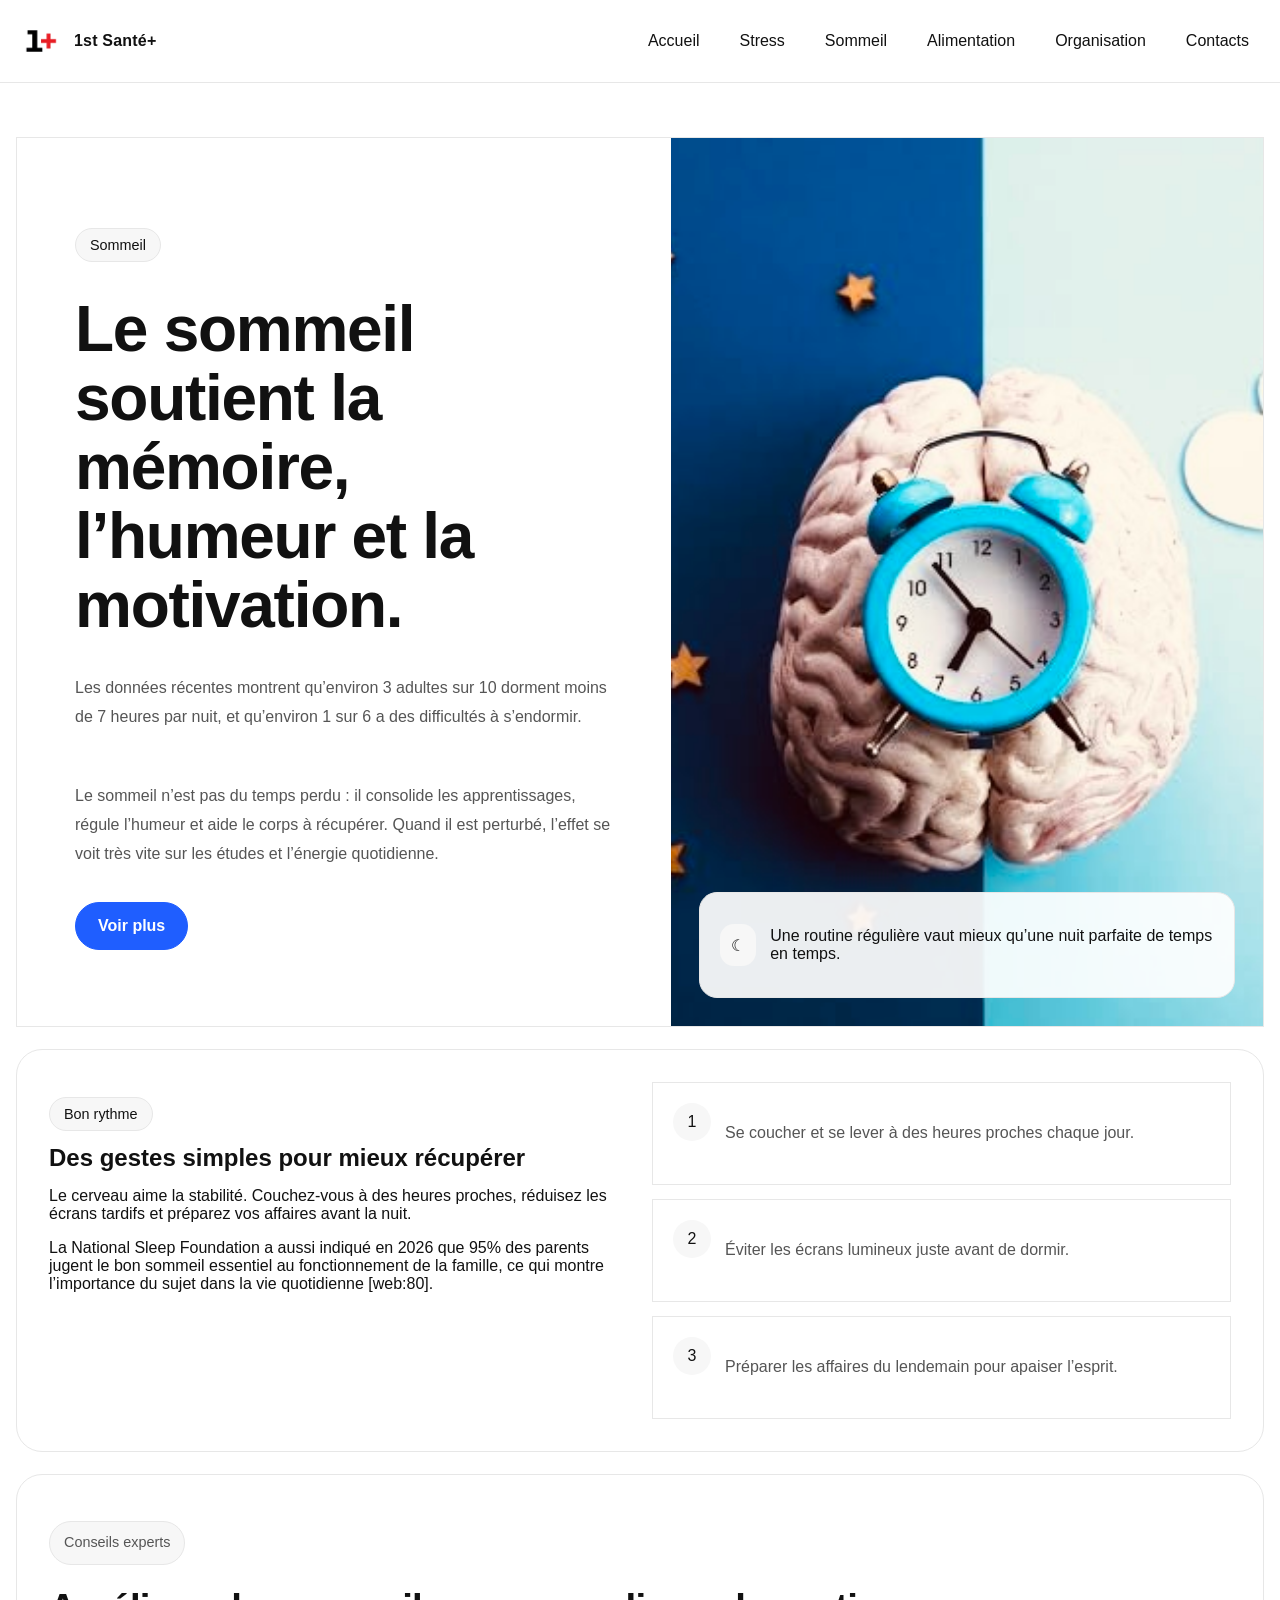
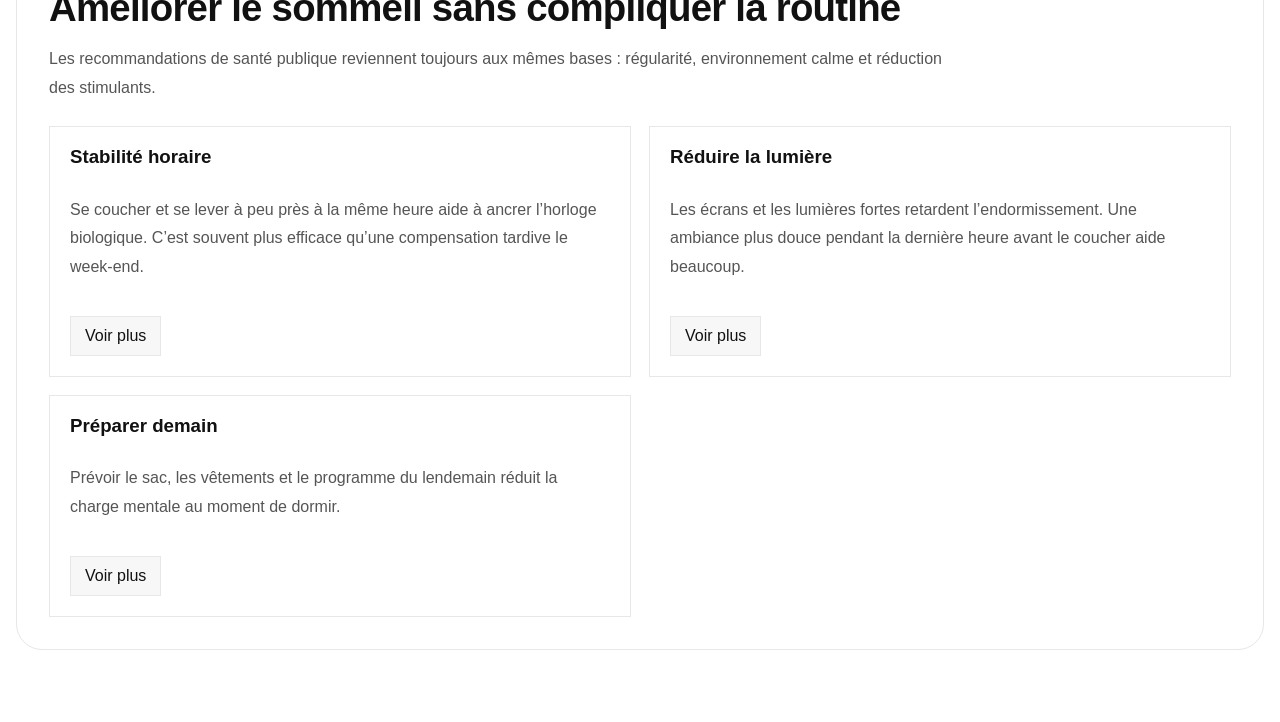
==== sommeil.html @ a7ffa69d "Add files via upload" ====
<!DOCTYPE html>
<html lang="fr">
<head>
  <meta charset="UTF-8">
  <meta name="viewport" content="width=device-width, initial-scale=1.0">
  <title>Sommeil | 1st Santé+</title>
  <link rel="stylesheet" href="style.css">
</head>
<body>
  <div class="site">
    <header class="topbar">
      <nav class="navbar" aria-label="Navigation principale">
        <a class="logo" href="index.html">
          <img src="assets/logo.jpg" alt="Logo du site" class="site-logo">
          <span>1st Santé+</span>
        </a>
        <div class="menu">
          <a href="index.html">Accueil</a>
          <a href="stress.html">Stress</a>
          <a href="sommeil.html">Sommeil</a>
          <a href="alimentation.html">Alimentation</a>
          <a href="organisation.html">Organisation</a>
          <a href="contacts.html">Contacts</a>
        </div>
      </nav>
    </header>

    <main>
      <section class="hero">
        <div class="hero-content">
          <p class="tag">Sommeil</p>
          <h1 class="hero-title">Le sommeil soutient la mémoire, l’humeur et la motivation.</h1>
          <p class="hero-text">
            Les données récentes montrent qu’environ 3 adultes sur 10 dorment moins de 7 heures par nuit, et qu’environ 1 sur 6 a des difficultés à s’endormir.
          </p>
          <p class="hero-text">
            Le sommeil n’est pas du temps perdu : il consolide les apprentissages, régule l’humeur et aide le corps à récupérer. Quand il est perturbé, l’effet se voit très vite sur les études et l’énergie quotidienne.
          </p>
          <a class="btn" href="https://www.cdc.gov/sleep/about_sleep/sleep_hygiene.html" target="_blank" rel="noopener">Voir plus</a>
        </div>
        <div class="hero-image">
          <img src="assets/sommeil-1.jpg" alt="Routine de sommeil et repos">
          <div class="hero-card">
            <span class="icon">☾</span>
            <p>Une routine régulière vaut mieux qu’une nuit parfaite de temps en temps.</p>
          </div>
        </div>
      </section>

      <section class="section split-section">
        <div>
          <p class="tag">Bon rythme</p>
          <h2>Des gestes simples pour mieux récupérer</h2>
          <p>Le cerveau aime la stabilité. Couchez-vous à des heures proches, réduisez les écrans tardifs et préparez vos affaires avant la nuit.</p>
          <p>La National Sleep Foundation a aussi indiqué en 2026 que 95% des parents jugent le bon sommeil essentiel au fonctionnement de la famille, ce qui montre l’importance du sujet dans la vie quotidienne [web:80].</p>
        </div>
        <div class="habit-list">
          <article><span>1</span><p>Se coucher et se lever à des heures proches chaque jour.</p></article>
          <article><span>2</span><p>Éviter les écrans lumineux juste avant de dormir.</p></article>
          <article><span>3</span><p>Préparer les affaires du lendemain pour apaiser l’esprit.</p></article>
        </div>
      </section>

      <section class="section">
        <div class="section-title">
          <p class="tag">Conseils experts</p>
          <h2>Améliorer le sommeil sans compliquer la routine</h2>
          <p>Les recommandations de santé publique reviennent toujours aux mêmes bases : régularité, environnement calme et réduction des stimulants.</p>
        </div>

        <div class="article-list">
          <article class="article-card">
            <h3>Stabilité horaire</h3>
            <p>Se coucher et se lever à peu près à la même heure aide à ancrer l’horloge biologique. C’est souvent plus efficace qu’une compensation tardive le week-end.</p>
            <a class="read-more" href="https://www.cdc.gov/sleep/about_sleep/sleep_hygiene.html" target="_blank" rel="noopener">Voir plus</a>
          </article>
          <article class="article-card">
            <h3>Réduire la lumière</h3>
            <p>Les écrans et les lumières fortes retardent l’endormissement. Une ambiance plus douce pendant la dernière heure avant le coucher aide beaucoup.</p>
            <a class="read-more" href="https://www.nhlbi.nih.gov/health/sleep-deprivation" target="_blank" rel="noopener">Voir plus</a>
          </article>
          <article class="article-card">
            <h3>Préparer demain</h3>
            <p>Prévoir le sac, les vêtements et le programme du lendemain réduit la charge mentale au moment de dormir.</p>
            <a class="read-more" href="https://www.sleepfoundation.org/sleep-hygiene" target="_blank" rel="noopener">Voir plus</a>
          </article>
          <article c
---- style.css ----
:root{
  --bg:#ffffff;
  --surface:#ffffff;
  --surface-2:#f7f7f7;
  --text:#111111;
  --muted:#555555;
  --line:#e7e7e7;
  --brand:#1f5eff;
  --brand-2:#083ef1;
  --accent:#f4f4f4;
  --shadow:none;
  --container:min(1380px, calc(100vw - 32px));
}
 
 *{box-sizing:border-box}
html{scroll-behavior:smooth}
body{
  margin:0;
  font-family:-apple-system,BlinkMacSystemFont,"Segoe UI",Roboto,Helvetica,Arial,sans-serif;
  background:var(--bg);
  color:var(--text);
  overflow-x:hidden;
}

a{color:inherit;text-decoration:none}
img{max-width:100%;display:block}

.site{width:100%}

 
.topbar{
  position:sticky;
  top:0;
  z-index:1000;
  background:rgba(255,255,255,.92);
  backdrop-filter:blur(10px);
  border-bottom:1px solid var(--line);
}

.navbar{
  width:var(--container);
  margin:0 auto;
  min-height:82px;
  display:flex;
  align-items:center;
  justify-content:space-between;
  gap:18px;
}
.site-logo{
  width:50px;
  height:50px;
  object-fit:cover;
  display:block;
}

.logo{
  display:flex;
  align-items:center;
  gap:8px;
  font-weight:800;
  letter-spacing:.2px;
}

.logo span{
  color:var(--text);
  font-size:1rem;
}

.logo-mark{
  width:46px;
  height:46px;
  display:grid;
  place-items:center;
  border-radius:14px;
  background:linear-gradient(135deg,var(--brand),var(--brand-2));
  color:#fff;
}

.menu{
  display:flex;
  flex-wrap:wrap;
  justify-content:center;
  gap:10px;
}

.menu a{
  padding:10px 14px;
  border:1px solid transparent;
  color:var(--text);
  transition:.25s ease;
}

.menu a:hover{
  border-color:var(--line);
  background:var(--surface-2);
}

main{
  width:var(--container);
  margin:0 auto;
  padding:26px 0 72px;
}

.hero,
.section,
.quick-panel,
.photo-strip,
.card,
.contact-card,
.habit-list article,
.timeline article,
.article-card{
  border:1px solid var(--line);
  background:var(--surface);
  box-shadow:none;
}

.hero{
  margin-top:28px;
  overflow:hidden;
  display:grid;
  grid-template-columns:1.05fr .95fr;
  min-height:760px;
}

.hero-content{
  padding:76px 58px;
  display:flex;
  flex-direction:column;
  justify-content:center;
  gap:18px;
}

.tag{
  display:inline-flex;
  width:max-content;
  padding:8px 14px;
  border-radius:999px;
  background:var(--surface-2);
  border:1px solid var(--line);
  color:var(--text);
  font-size:.9rem;
}

h1,h2,h3{margin:0;line-height:1.08}

.hero-title,
.section-title h2,
.page-title,
.photo-strip h2{
  font-family:"Aptos Display","Segoe UI Semibold","Helvetica Neue",Arial,sans-serif;
  letter-spacing:-.02em;
}

h1{
  font-size:clamp(2.8rem,5vw,5.7rem);
  max-width:12ch;
}

.hero-text,
.section-title p,
.card p,
.contact-card p,
.quick-panel p,
.habit-list p,
.timeline p,
.article-card p{
  color:var(--muted);
  line-height:1.8;
}

.btn{
  display:inline-flex;
  align-items:center;
  justify-content:center;
  width:max-content;
  padding:14px 22px;
  border-radius:999px;
  background:var(--brand);
  color:#fff;
  font-weight:700;
  border:1px solid var(--brand);
  transition:.25s ease;
}

.btn:hover{
  opacity:.92;
}

.secondary-btn{
  background:transparent;
  border:1px solid var(--line);
  color:var(--text);
  box-shadow:none;
}

.hero-image{
  position:relative;
  overflow:hidden;
}

.hero-image img{
  width:100%;
  height:100%;
  object-fit:cover;
}

.hero-card{
  position:absolute;
  left:28px;
  right:28px;
  bottom:28px;
  padding:18px 20px;
  border-radius:18px;
  background:rgba(255,255,255,.92);
  border:1px solid var(--line);
  display:flex;
  gap:14px;
  align-items:center;
}

.icon{
  width:42px;
  height:42px;
  border-radius:14px;
  display:grid;
  place-items:center;
  background:var(--surface-2);
}

.quick-panel{
  margin-top:22px;
  border-radius:26px;
  padding:24px;
  display:grid;
  grid-template-columns:repeat(4,1fr);
  gap:16px;
}

.section{
  margin-top:22px;
  border-radius:26px;
  padding:32px;
}

.section-title{
  max-width:920px;
  margin-bottom:24px;
}

.section-title h2{
  font-size:clamp(1.9rem, 3vw, 3.1rem);
  margin:8px 0 10px;
}

.cards{
  display:grid;
  gap:18px;
}

.cards.three{grid-template-columns:repeat(3,1fr)}

.split-section{
  display:grid;
  grid-template-columns:1fr 1fr;
  gap:24px;
  align-items:start;
}

.habit-list,.timeline{
  display:grid;
  gap:14px;
}

.habit-list article,.timeline article{
  display:flex;
  gap:14px;
  align-items:flex-start;
  padding:20px;
}

.habit-list span{
  width:38px;
  height:38px;
  border-radius:50%;
  display:grid;
  place-items:center;
  background:var(--surface-2);
  flex:none;
}

.contact-grid{
  display:grid;
  grid-template-columns:repeat(3,1fr);
  gap:16px;
}

.contact-card.wide{grid-column:1/-1}

.photo-strip{
  margin-top:22px;
  padding:22px;
  border-radius:26px;
  overflow:hidden;
}

.photo-strip h2{
  margin-bottom:14px;
  font-size:1.4rem;
}

.gallery-viewport{
  overflow:hidden;
  position:relative;
}

.gallery-viewport::before,
.gallery-viewport::after{
  content:"";
  position:absolute;
  top:0;
  bottom:0;
  width:120px;
  z-index:2;
  pointer-events:none;
}

.gallery-viewport::before{
  left:0;
  background:linear-gradient(90deg, rgba(255,255,255,1), rgba(255,255,255,0));
}

.gallery-viewport::after{
  right:0;
  background:linear-gradient(270deg, rgba(255,255,255,1), rgba(255,255,255,0));
}

.gallery-track{
  display:flex;
  gap:18px;
  width:max-content;
  animation:marquee 30s linear infinite;
}

.gallery-track:hover{
  animation-play-state:paused;
}

.photo-card{
  width:min(350px, 74vw);
  height:230px;
  border-radius:18px;
  overflow:hidden;
  position:relative;
  flex:0 0 auto;
  box-shadow:none;
}

.photo-card img{
  width:100%;
  height:100%;
  object-fit:cover;
  filter:saturate(.95) contrast(1.02);
}

.photo-card::after{
  content:"";
  position:absolute;
  inset:0;
  background:linear-gradient(180deg, rgba(0,0,0,0) 35%, rgba(0,0,0,.18) 100%);
}

.photo-card span{
  position:absolute;
  left:16px;
  bottom:14px;
  z-index:1;
  font-weight:700;
  color:#fff;
}

@keyframes marquee{
  from{transform:translateX(0)}
  to{transform:translateX(calc(-50% - 9px))}
}

.article-list{
  display:grid;
  grid-template-columns:repeat(2,1fr);
  gap:18px;
}

.article-card{
  display:flex;
  flex-direction:column;
  gap:12px;
  padding:20px;
}

.read-more{
  display:inline-flex;
  width:max-content;
  margin-top:6px;
  padding:10px 14px;
  background:var(--surface-2);
  border:1px solid var(--line);
}

.footer{
  width:var(--container);
  margin:26px auto 30px;
  padding:18px 4px;
  color:var(--muted);
  text-align:center;
}

@media (max-width:1100px){
  .hero,.split-section{grid-template-columns:1fr}
  .hero{min-height:auto}
  .hero-content{padding:34px 24px 26px}
  .cards.three,.contact-grid,.quick-panel,.article-list{grid-template-columns:repeat(2,1fr)}
}

@media (max-width:720px){
  .navbar{padding:12px 0;flex-wrap:wrap;justify-content:center}
  .menu{order:3;width:100%;overflow:auto;padding-bottom:4px;justify-content:flex-start}
  main{padding-top:10px}
  .cards.three,.contact-grid,.quick-panel,.article-list{grid-template-columns:1fr}
  .section,.quick-panel,.hero{border-radius:22px}
  .section{padding:22px}
  .gallery-viewport::before,.gallery-viewport::after{width:48px}
}
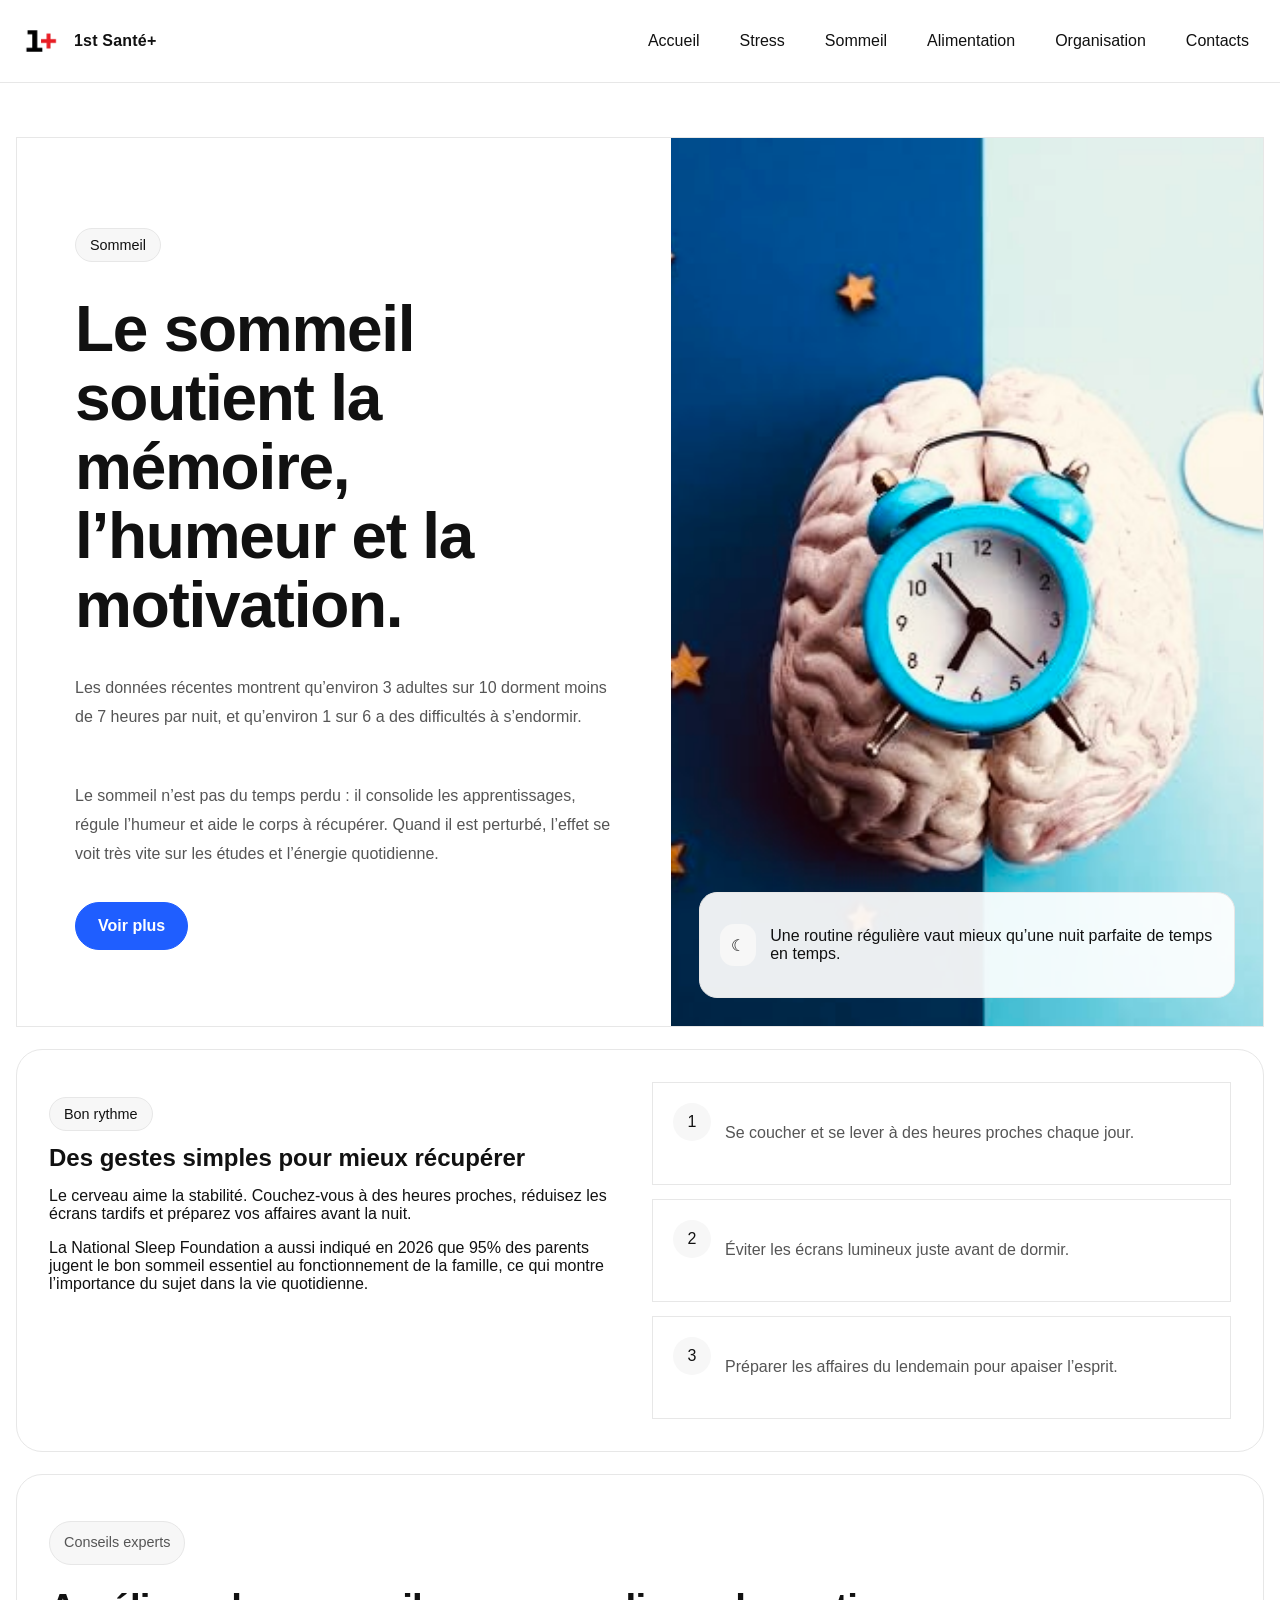
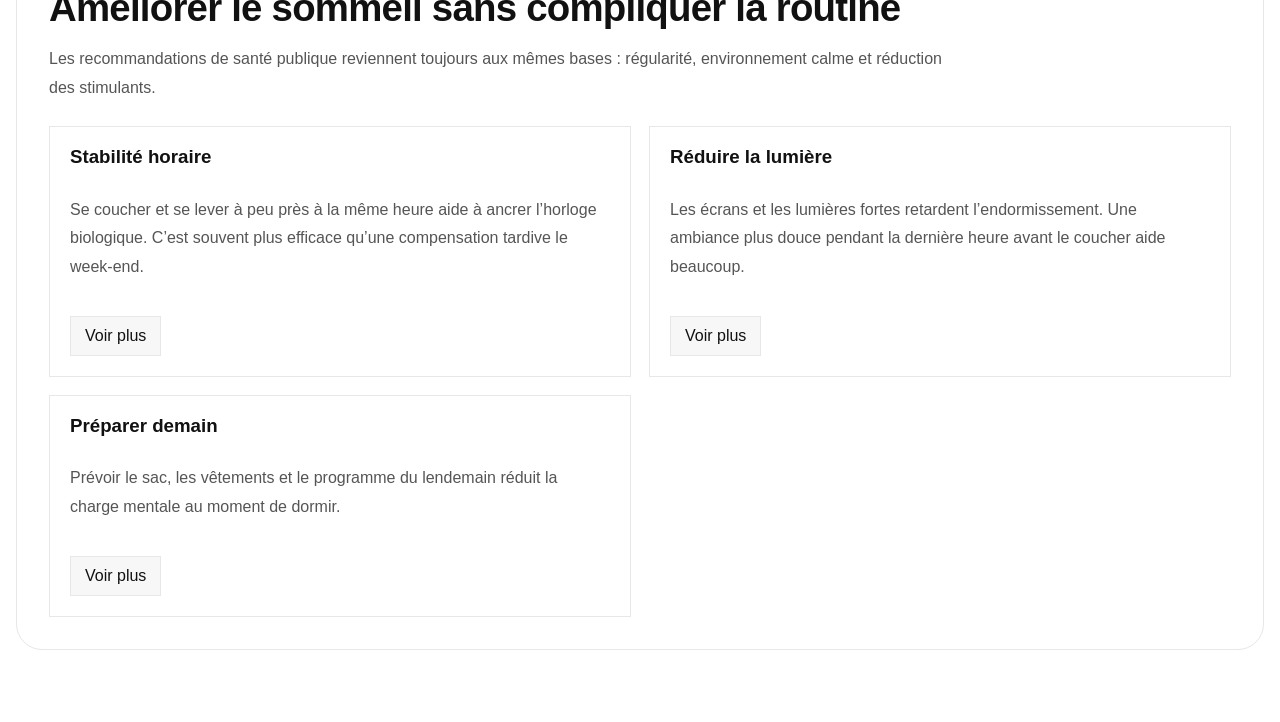
==== commit c16753d1: "Update sommeil.html" ====
--- a/sommeil.html
+++ b/sommeil.html
@@ -52,7 +52,7 @@
           <p class="tag">Bon rythme</p>
           <h2>Des gestes simples pour mieux récupérer</h2>
           <p>Le cerveau aime la stabilité. Couchez-vous à des heures proches, réduisez les écrans tardifs et préparez vos affaires avant la nuit.</p>
-          <p>La National Sleep Foundation a aussi indiqué en 2026 que 95% des parents jugent le bon sommeil essentiel au fonctionnement de la famille, ce qui montre l’importance du sujet dans la vie quotidienne [web:80].</p>
+          <p>La National Sleep Foundation a aussi indiqué en 2026 que 95% des parents jugent le bon sommeil essentiel au fonctionnement de la famille, ce qui montre l’importance du sujet dans la vie quotidienne.</p>
         </div>
         <div class="habit-list">
           <article><span>1</span><p>Se coucher et se lever à des heures proches chaque jour.</p></article>
